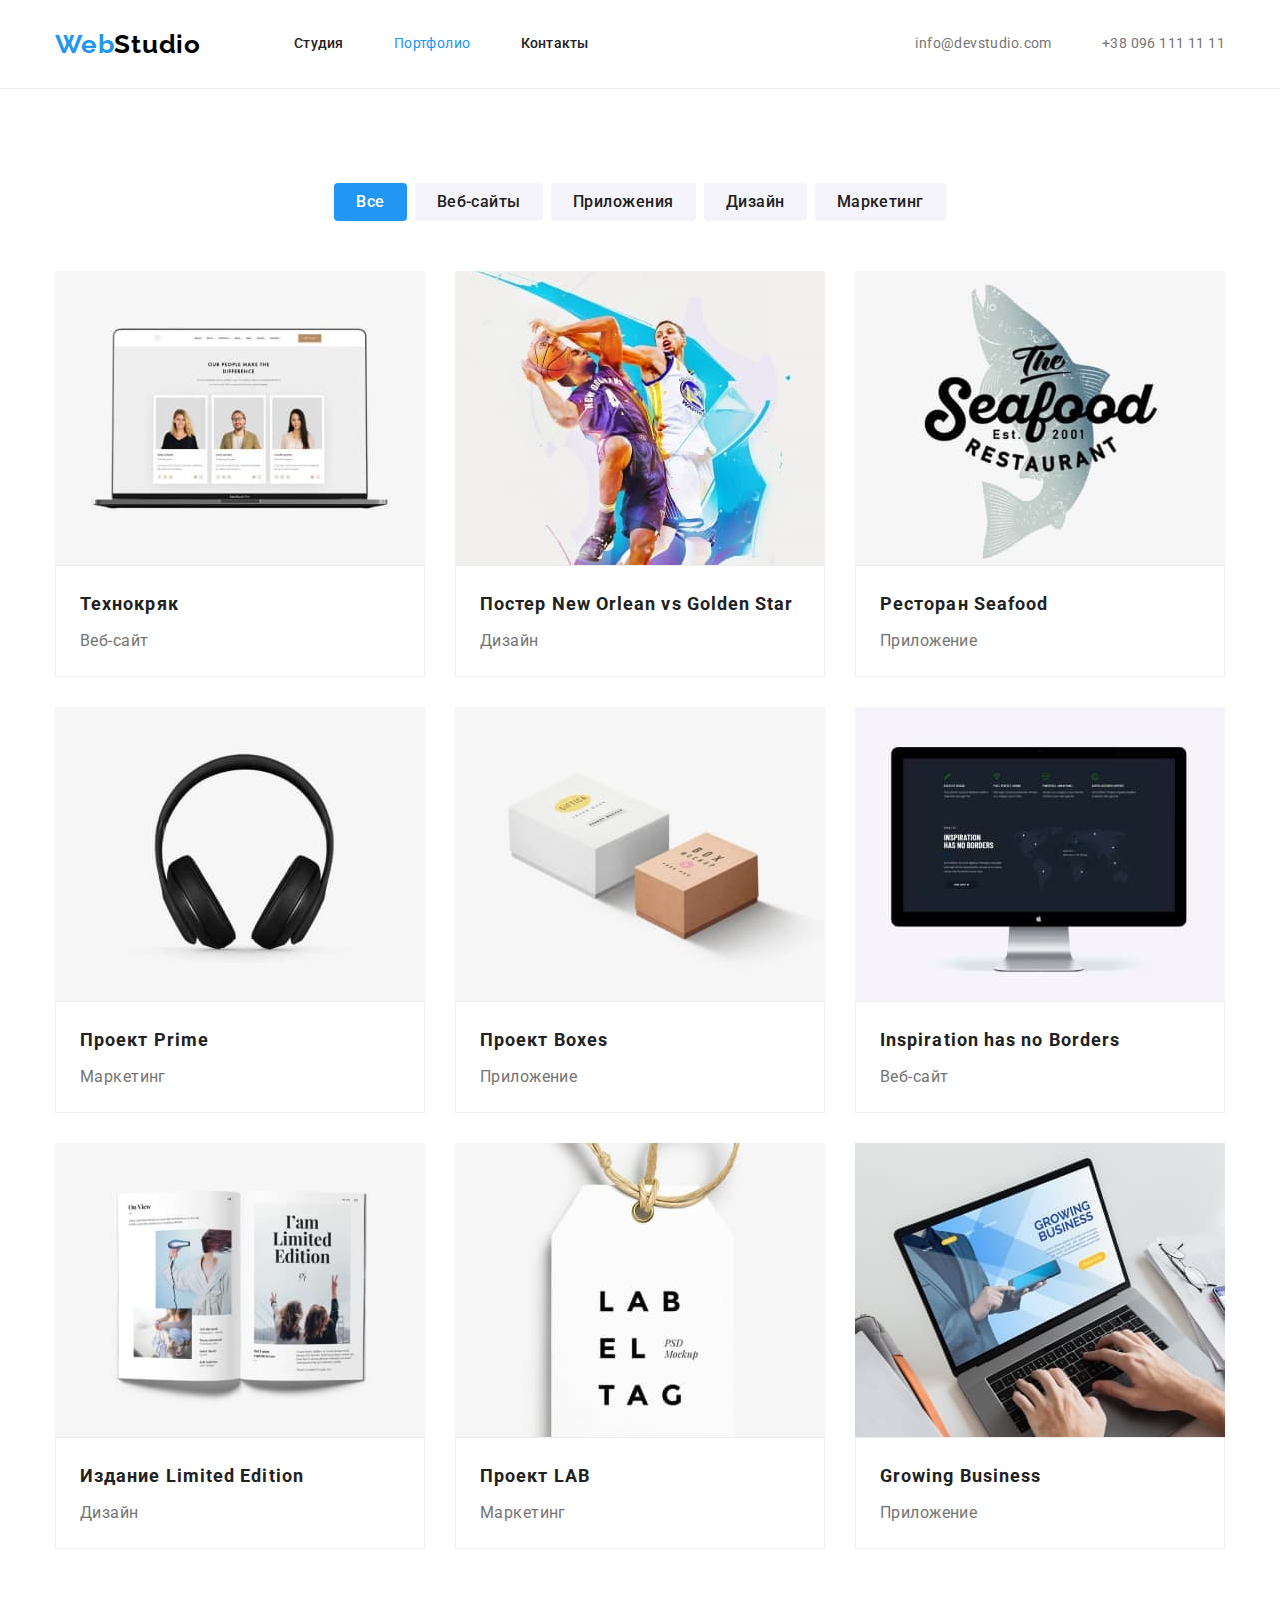
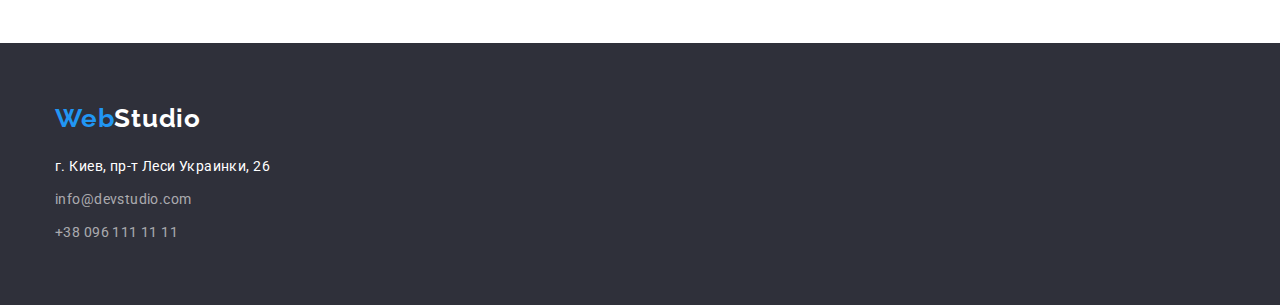
==== portfolio.html @ 969d3e9b "почала ставити свг" ====
<!DOCTYPE html>
<html lang="ru">
  <head>
    <meta charset="UTF-8" />
    <meta http-equiv="X-UA-Compatible" content="IE=edge" />
    <meta name="viewport" content="width=device-width, initial-scale=1.0" />
    <title>Портфолио</title>
    <link
      href="https://fonts.googleapis.com/css2?family=Raleway:wght@700&family=Roboto:wght@400;500;700;900&display=swap"
      rel="stylesheet"
    />
    <link
      rel="stylesheet"
      href="https://cdn.jsdelivr.net/npm/modern-normalize@1.1.0/modern-normalize.min.css"
    />
    <link rel="stylesheet" href="./css/style.css" />
  </head>
  <body>
    <!-- Хедер -->
    <header>
      <!-- Навігація -->
      <div class="container main-header">
        <nav class="navigation">
          <a href="./index.html" lang="en" class="logo"
            >Web<span class="logo-black">Studio</span></a
          >
          <ul class="site-nav">
            <li class="item-nav">
              <a href="./index.html" class="link">Студия</a>
            </li>

            <li class="item-nav">
              <a href="./portfolio.html" class="site-nav current">Портфолио</a>
            </li>

            <li class="item-nav"><a href="" class="link">Контакты</a></li>
          </ul>
        </nav>

        <!-- Контактна інформація -->

        <ul class="contact-info">
          <li class="item-contact">
            <a href="mailto:info@devstudio.com" class="link-contact">info@devstudio.com</a>
          </li>

          <li class="item-contact">
            <a href="tel:+380961111111" class="link-contact">+38 096 111 11 11</a>
          </li>
        </ul>
      </div>
    </header>

    <!-- Основний контент -->
    <main>
      <!-- Фільтр -->

      <section class="section">
        <div class="container">
          <h1 class="visually-hidden">Список проектов</h1>
          <ul class="filter">
            <li class="filter-item">
              <button type="button" class="button secondary current">Все</button>
            </li>
            <li class="filter-item">
              <button type="button" class="button secondary">Веб-сайты</button>
            </li>
            <li class="filter-item">
              <button type="button" class="button secondary">Приложения</button>
            </li>
            <li class="filter-item">
              <button type="button" class="button secondary">Дизайн</button>
            </li>
            <li class="filter-item">
              <button type="button" class="button secondary">Маркетинг</button>
            </li>
          </ul>

          <!-- Картотека проектів -->

          <ul class="card-set">
            <li class="item">
              <img
                src="./images/projects/technocryac.jpg"
                alt="люди на экране компьютера"
                width="370"
                height="294"
              />
              <div class="name-projects">
                <h2 class="subject">Технокряк</h2>
                <p class="name-project">Веб-сайт</p>
              </div>
            </li>

            <li class="item">
              <img
                src="./images/projects/neworlean.jpg"
                alt="двое мужчин играют в баскетбол"
                width="370"
                height="294"
              />
              <div class="name-projects">
                <h2 class="subject">Постер <span lang="en">New Orlean vs Golden Star</span></h2>
                <p class="name-project">Дизайн</p>
              </div>
            </li>

            <li class="item">
              <img
                src="./images/projects/seafood.jpg"
                alt="логотип ресторана Сифуд"
                width="370"
                height="294"
              />
              <div class="name-projects">
                <h2 class="subject">Ресторан <span lang="en">Seafood</span></h2>
                <p class="name-project">Приложение</p>
              </div>
            </li>

            <li class="item">
              <img
                src="./images/projects/prime.jpg"
                alt="черные наушники"
                width="370"
                height="294"
              />
              <div class="name-projects">
                <h2 class="subject">Проект <span lang="en">Prime</span></h2>
                <p class="name-project">Маркетинг</p>
              </div>
            </li>

            <li class="item">
              <img
                src="./images/projects/boxes.jpg"
                alt="белая и коричневая коробки"
                width="370"
                height="294"
              />
              <div class="name-projects">
                <h2 class="subject">Проект <span lang="en">Boxes</span></h2>
                <p class="name-project">Приложение</p>
              </div>
            </li>

            <li class="item">
              <img
                src="./images/projects/inspiration.jpg"
                alt="екран монитора с помеченной картой"
                width="370"
                height="294"
              />
              <div class="name-projects">
                <h2 lang="en" class="subject">Inspiration has no Borders</h2>
                <p class="name-project">Веб-сайт</p>
              </div>
            </li>

            <li class="item">
              <img
                src="./images/projects/limitededition.jpg"
                alt="открытая книга"
                width="370"
                height="294"
              />
              <div class="name-projects">
                <h2 class="subject">Издание <span lang="en">Limited Edition</span></h2>
                <p class="name-project">Дизайн</p>
              </div>
            </li>

            <li class="item">
              <img src="./images/projects/lab.jpg" alt="этикетка" width="370" height="294" />
              <div class="name-projects">
                <h2 class="subject">Проект <span lang="en">LAB</span></h2>
                <p class="name-project">Маркетинг</p>
              </div>
            </li>

            <li class="item">
              <img
                src="./images/projects/growing.jpg"
                alt="на мониторе компьютера открыта презентация проекта растущий бизнес"
                width="370"
                height="294"
              />
              <div class="name-projects">
                <h2 lang="en" class="subject">Growing Business</h2>
                <p class="name-project">Приложение</p>
              </div>
            </li>
          </ul>
        </div>
      </section>
    </main>

    <!-- Футер -->
    <footer class="footer basement">
      <div class="container">
        <a href="./index.html" lang="en" class="logo"> Web<span class="logo-white">Studio</span></a>
        <address>
          <ul class="end-page">
            <li class="address footer-entrance">г. Киев, пр-т Леси Украинки, 26</li>

            <li class="footer-entrance">
              <a href="mailto:info@devstudio.com" class="contact">info@devstudio.com</a>
            </li>

            <li>
              <a href="tel:+380961111111" class="contact">+38 096 111 11 11</a>
            </li>
          </ul>
        </address>
      </div>
    </footer>
  </body>
</html>
---- css/style.css ----
h1,
h2,
h3,
h4,
h5,
h6,
p {
  margin-top: 0;
  margin-bottom: 0;
}

ul,
ol {
  margin-top: 0;
  margin-bottom: 0;
  padding-left: 0;
  list-style: none;
}

img {
  display: block;
}

a {
  text-decoration: none;
}

/* Змінні */
:root {
  --primary-text-color: #757575;
  --title-text-color: #212121;
  --accent-color: #2196f3;
  --background-dark: #2f303a;
  --contrasting-color: #ffffff;
}

/* Боді */
body {
  background-color: var(--contrasting-color);
  color: var(--primary-text-color);
  font-family: Roboto, sans-serif;
  font-size: 14px;
  line-height: 1.71;
  letter-spacing: 0.03em;
}

.button {
  color: var(--contrasting-color);
  background-color: var(--accent-color);
  border: none;
  font-family: inherit;
  cursor: pointer;
  font-weight: 500;
  font-size: 16px;
  line-height: 1.62;
  letter-spacing: 0.03em;
  border-radius: 4px;
}

/* =====================Загальні стилі=============== */

/* ==================Навігація===================== */

header {
  border-bottom: 1px solid #ececec;
}

.container {
  width: 1200px;
  margin-left: auto;
  margin-right: auto;
  padding-left: 15px;
  padding-right: 15px;
}

.section {
  padding-bottom: 94px;
  padding-top: 94px;
}

.main-header,
.site-nav,
.navigation,
.item-nav {
  display: flex;
  align-items: center;
}

.logo {
  font-family: Raleway, sans-serif;
  color: var(--accent-color);
  font-weight: 700;
  font-size: 26px;
  line-height: 1.19;
  letter-spacing: 0.03em;
  margin-right: 93px;
}

.link,
.current {
  color: var(--title-text-color);
  padding: 32px 0;
  display: block;
}

.logo-black {
  color: #000000;
}

.logo-white {
  color: var(--contrasting-color);
}

.site-nav .item-nav:not(:last-child) {
  margin-right: 50px;
}

.site-nav .link {
  font-weight: 500;
  line-height: 1.14;
  letter-spacing: 0.02em;
}

.site-nav .link:hover,
.site-nav .link:focus {
  color: var(--accent-color);
}

.site-nav.current {
  color: var(--accent-color);
}

/* ===================/Навігація====================== */

/* ===================Контактна інформація=========== */

.contact-info {
  display: flex;
  margin-left: auto;
}

.contact-info .link-contact {
  color: var(--primary-text-color);
}

.contact-info .link-contact:hover,
.contact-info .link-contact:focus {
  color: var(--accent-color);
}

.contact-info .item-contact + .item-contact {
  margin-left: 50px;
}

.link-contact {
  padding: 32px 0;
}

/* ===================/Контактна інформація=========== */

.visually-hidden {
  position: absolute;
  width: 1px;
  height: 1px;
  padding: 0;
  margin: -1px;
  overflow: hidden;
  clip: rect(0, 0, 0, 0);
  white-space: nowrap;
  border: 0;
}

.address {
  color: var(--contrasting-color);
  font-style: normal;
}

.contact {
  color: rgba(255, 255, 255, 0.6);
  font-style: normal;
}

.contact:hover,
.contact:focus {
  color: var(--accent-color);
}

.footer {
  background-color: var(--background-dark);
}

.basement {
  padding-top: 60px;
  padding-bottom: 60px;
}

.end-page {
  margin-top: 20px;
}
.footer-entrance {
  margin-bottom: 9px;
}
/* =====================/Загальні стилі=============== */

/* =====================Студія======================== */

/* ====================Герой=========================== */
.hero {
  background-color: var(--background-dark);
  padding: 200px 0;
  background-image: linear-gradient(rgba(47, 48, 58, 0.4), rgba(47, 48, 58, 0.4)),
    url(../images/backgroundimage.jpg);
  background-color: #c4c4c4;
  max-width: 1600px;
  background-size: cover;
}

.container.major {
  text-align: center;
}

.hero-position {
  display: flex;
  justify-content: center;
}

.hero-title {
  color: var(--contrasting-color);
  font-weight: 900;
  font-size: 44px;
  line-height: 1.36;
  text-transform: uppercase;
  letter-spacing: 0.06em;
  width: 696px;
}

.maine {
  display: inline-block;
  padding: 10px 32px;
  font-weight: 700;
  font-size: 16px;
  line-height: 1.88;
  text-align: center;
  letter-spacing: 0.06em;
  box-shadow: 0px 4px 4px rgba(0, 0, 0, 0.15);
  margin-top: 30px;
}

.button.maine:hover,
.button.maine:focus {
  background-color: #188ce8;
}

/* ====================/Герой=========================== */

/* ====================Наши особенности================== */

.peculiarities {
  padding-bottom: 0;
}
.subtitle {
  color: var(--title-text-color);
  font-weight: 700;
  line-height: 1.14;
  letter-spacing: 0.03em;
  text-transform: uppercase;
  margin-bottom: 10px;
}

.benefits {
  display: flex;
}

.benefits-item {
  min-width: 270px;
}

.benefits .benefits-item:not(:last-child) {
  margin-right: 30px;
}

.benefits-icon {
  width: 270px;
  height: 120px;
  background-color: #f5f4fa;
}

/* =======================/Наши особенности==================== */

/* ========================Чем мы занимаемся==================== */

.title {
  color: var(--title-text-color);
  font-weight: 700;
  font-size: 36px;
  line-height: 1.17;
  text-align: center;
  letter-spacing: 0.03em;
  margin-bottom: 50px;
}

.services {
  display: flex;
}

.services .services-item:not(:last-child) {
  margin-right: 30px;
}

/* ========================/Чем мы занимаемся==================== */

/* ======================== Наша команда ========================*/

.team {
  background-color: #f5f4fa;
}
.employee-list {
  display: flex;
  flex-wrap: wrap;
  gap: 30px;
}

.employee-card {
  flex-basis: calc(100%-90px / 4);
  box-shadow: 0px 1px 3px rgba(0, 0, 0, 0.12), 0px 1px 1px rgba(0, 0, 0, 0.14),
    0px 2px 1px rgba(0, 0, 0, 0.2);
  border-radius: 0px 0px 4px 4px;
  width: 270px;
  background-color: var(--contrasting-color);
}

.employee-info {
  padding: 30px 0;
}

.caption-team {
  font-weight: 500;
  font-size: 16px;
  line-height: 1.19;
  letter-spacing: 0.03em;
  color: var(--title-text-color);
  text-align: center;
  margin-bottom: 10px;
}

.text {
  font-size: 16px;
  line-height: 1.19;
  padding-bottom: 30px;
  text-align: center;
}

.social-list {
  display: flex;
  justify-content: center;
  gap: 10px;
}

.social-list-link {
  display: flex;
  justify-content: center;
  align-items: center;
  width: 44px;
  height: 44px;
  border-radius: 50%;
  background-color: #ffffff;
}

.social-list-link:hover,
.social-list-link:focus {
  background-color: var(--contrasting-color);
}

.socail-list-icon {
  fill: #afb1b8;
}

.social-list-link:hover .socail-list-icon,
.social-list-link:focus .socail-list-icon {
  background-color: var(--accent-color);
}

/* =========================Постоянные клиенты================= */
.clients-list {
  display: flex;
  justify-content: center;
  align-items: center;
  gap: 30px;
}

.clients-item {
  display: flex;
  justify-content: center;
  align-items: center;
  border: 1px solid #afb1b8;
  width: 170px;
  height: 92px;
}

.clients-list .clients-item:hover,
.clients-list .clients-item:focus {
  border-color: var(--accent-color);
}

.clients-icon {
  fill: #afb1b8;
}

.clients-icon:hover,
.clients-icon:focus {
  fill: var(--accent-color);
}
/*  ======================/Студія============================ */

/* ======================Портфоліо=========================== */
/* =======================Фильтр============================== */

.button.secondary {
  display: inline-block;
  padding: 6px 22px;
  color: #212121;
  background-color: #f5f4fa;
}

.button.secondary:hover,
.button.secondary:focus {
  color: var(--contrasting-color);
  background-color: var(--accent-color);
}

.button.secondary.current {
  background-color: var(--accent-color);
  color: var(--contrasting-color);
}

.filter {
  display: flex;
  justify-content: center;
  margin-bottom: 50px;
}

.filter .filter-item:not(:last-child) {
  margin-right: 8px;
}

/* =======================/Фильтр============================== */

/* =======================Картотека проектов====================== */
.subject {
  font-weight: 700;
  font-size: 18px;
  line-height: 2;
  letter-spacing: 0.06em;
  color: var(--title-text-color);
  margin-bottom: 4px;
}

.name-projects {
  font-size: 16px;
  line-height: 1.88;
  padding-top: 20px;
  padding-bottom: 20px;
  padding-left: 24px;
  padding-right: 24px;
  border: 1px solid #eeeeee;
}

.card-set {
  display: flex;
  flex-wrap: wrap;
  column-gap: 30px;
  row-gap: 30px;
}

.item {
  width: 370px;
  flex-basis: calc(100%-60px / 3);
}

.item:hover,
.item:focus {
  box-shadow: 0px 1px 1px rgba(0, 0, 0, 0.12), 0px 4px 4px rgba(0, 0, 0, 0.06),
    1px 4px 6px rgba(0, 0, 0, 0.16);
}

/* =======================/Картотека проектов====================== */
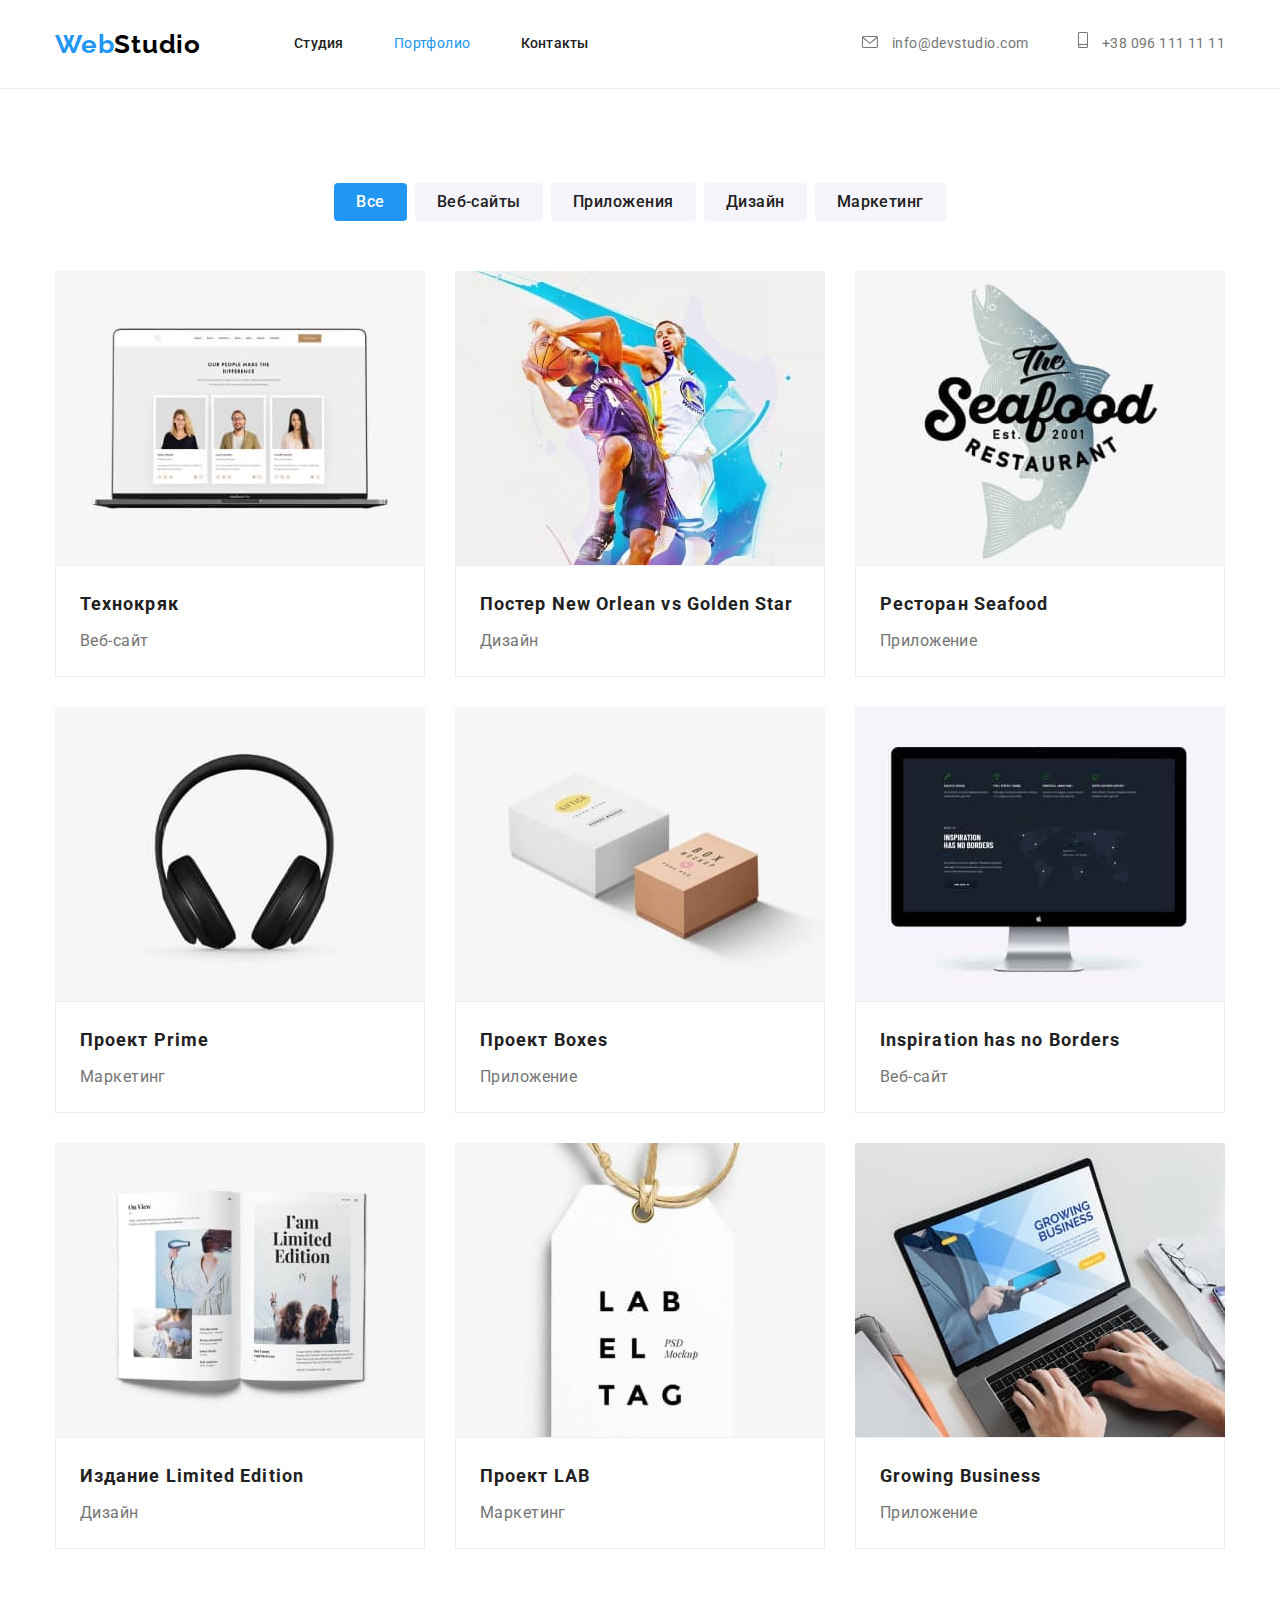
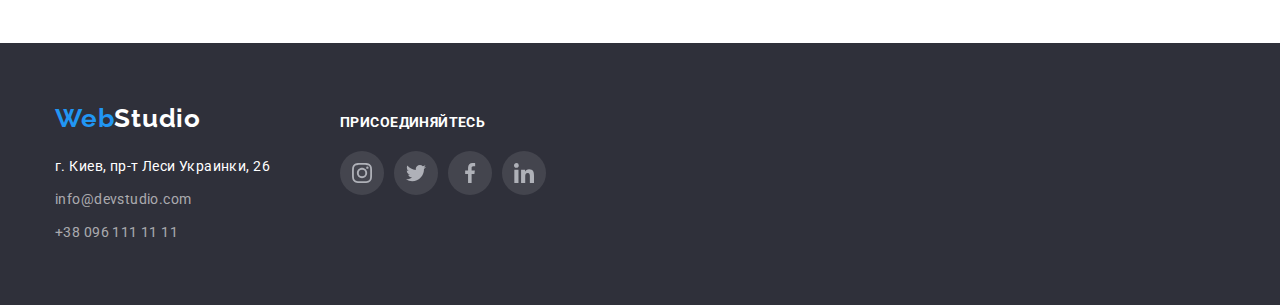
==== commit cb654e1d: "внесла svg" ====
--- a/portfolio.html
+++ b/portfolio.html
@@ -41,11 +41,21 @@
 
         <ul class="contact-info">
           <li class="item-contact">
-            <a href="mailto:info@devstudio.com" class="link-contact">info@devstudio.com</a>
+            <a href="mailto:info@devstudio.com" class="link-contact">
+              <svg class="contact-mail">
+                <use href="./images/icons.svg#mail"></use>
+              </svg>
+              info@devstudio.com</a
+            >
           </li>
 
           <li class="item-contact">
-            <a href="tel:+380961111111" class="link-contact">+38 096 111 11 11</a>
+            <a href="tel:+380961111111" class="link-contact">
+              <svg class="contact-phone">
+                <use href="./images/icons.svg#smartphone"></use>
+              </svg>
+              +38 096 111 11 11</a
+            >
           </li>
         </ul>
       </div>
@@ -197,21 +207,58 @@
 
     <!-- Футер -->
     <footer class="footer basement">
-      <div class="container">
-        <a href="./index.html" lang="en" class="logo"> Web<span class="logo-white">Studio</span></a>
-        <address>
-          <ul class="end-page">
-            <li class="address footer-entrance">г. Киев, пр-т Леси Украинки, 26</li>
-
-            <li class="footer-entrance">
-              <a href="mailto:info@devstudio.com" class="contact">info@devstudio.com</a>
-            </li>
-
-            <li>
-              <a href="tel:+380961111111" class="contact">+38 096 111 11 11</a>
-            </li>
-          </ul>
-        </address>
+      <div class="container cellar">
+        <div class="company-address">
+          <a href="./index.html" lang="en" class="logo footer">
+            Web<span class="logo-white footer">Studio</span></a
+          >
+          <address>
+            <ul class="end-page">
+              <li class="address footer-entrance">г. Киев, пр-т Леси Украинки, 26</li>
+
+              <li class="footer-entrance">
+                <a href="mailto:info@devstudio.com" class="contact">info@devstudio.com</a>
+              </li>
+
+              <li>
+                <a href="tel:+380961111111" class="contact">+38 096 111 11 11</a>
+              </li>
+            </ul>
+          </address>
+        </div>
+        <div>
+          <p class="subtitle-invitation">присоединяйтесь</p>
+          <ul class="social-list">
+            <li class="social-list-item">
+              <a href="" class="social-list-link-footer">
+                <svg class="socail-list-icon" width="20" height="20">
+                  <use href="./images/icons.svg#instagram"></use>
+                </svg>
+              </a>
+            </li>
+            <li class="social-list-item">
+              <a href="" class="social-list-link-footer">
+                <svg class="socail-list-icon" width="20" height="20">
+                  <use href="./images/icons.svg#twitter"></use>
+                </svg>
+              </a>
+            </li>
+            <li class="social-list-item">
+              <a href="" class="social-list-link-footer">
+                <svg class="socail-list-icon" width="20" height="20">
+                  <use href="./images/icons.svg#facebook"></use>
+                </svg>
+              </a>
+            </li>
+            <li class="social-list-item">
+              <a href="" class="social-list-link-footer">
+                <svg class="socail-list-icon" width="20" height="20">
+                  <use href="./images/icons.svg#linkedin"></use>
+                </svg>
+              </a>
+            </li>
+          </ul>
+        </div>
       </div>
     </footer>
   </body>
--- a/css/style.css
+++ b/css/style.css
@@ -32,6 +32,8 @@
   --accent-color: #2196f3;
   --background-dark: #2f303a;
   --contrasting-color: #ffffff;
+  --svg-color: #afb1b8;
+  --background-secondary-color: #f5f4fa;
 }
 
 /* Боді */
@@ -156,8 +158,33 @@
   padding: 32px 0;
 }
 
+.contact-mail {
+  width: 16px;
+  height: 12px;
+  fill: #757575;
+  margin-right: 10px;
+}
+
+.contact-phone {
+  width: 10px;
+  height: 16px;
+  fill: #757575;
+  margin-right: 10px;
+}
+
+.contact-mail:hover,
+.contact-mail:focus {
+  fill: var(--accent-color);
+}
+
+.contact-phone:hover,
+.contact-phone:focus {
+  fill: var(--accent-color);
+}
+
 /* ===================/Контактна інформація=========== */
 
+/* ===================Footer============================ */
 .visually-hidden {
   position: absolute;
   width: 1px;
@@ -173,6 +200,7 @@
 .address {
   color: var(--contrasting-color);
   font-style: normal;
+  margin-right: 70px;
 }
 
 .contact {
@@ -200,18 +228,47 @@
 .footer-entrance {
   margin-bottom: 9px;
 }
+
+.subtitle-invitation {
+  color: var(--contrasting-color);
+  font-weight: 700;
+  line-height: 1.14;
+  letter-spacing: 0.03em;
+  text-transform: uppercase;
+  margin-bottom: 20px;
+  margin-top: 12px;
+}
+
+.cellar {
+  display: flex;
+}
+
+.social-list-link-footer {
+  display: flex;
+  justify-content: center;
+  align-items: center;
+  width: 44px;
+  height: 44px;
+  border-radius: 50%;
+  background-color: rgba(255, 255, 255, 0.1);
+}
+
+.social-list-link-footer:hover,
+.social-list-link-footer:focus {
+  background-color: var(--accent-color);
+}
+/* ===================/Footer============================ */
+
 /* =====================/Загальні стилі=============== */
 
 /* =====================Студія======================== */
 
 /* ====================Герой=========================== */
 .hero {
-  background-color: var(--background-dark);
   padding: 200px 0;
   background-image: linear-gradient(rgba(47, 48, 58, 0.4), rgba(47, 48, 58, 0.4)),
     url(../images/backgroundimage.jpg);
   background-color: #c4c4c4;
-  max-width: 1600px;
   background-size: cover;
 }
 
@@ -265,6 +322,7 @@
   letter-spacing: 0.03em;
   text-transform: uppercase;
   margin-bottom: 10px;
+  margin-top: 30px;
 }
 
 .benefits {
@@ -282,7 +340,8 @@
 .benefits-icon {
   width: 270px;
   height: 120px;
-  background-color: #f5f4fa;
+  background-color: var(--background-secondary-color);
+  padding: 25px 100px;
 }
 
 /* =======================/Наши особенности==================== */
@@ -312,8 +371,9 @@
 /* ======================== Наша команда ========================*/
 
 .team {
-  background-color: #f5f4fa;
-}
+  background-color: var(--background-secondary-color);
+}
+
 .employee-list {
   display: flex;
   flex-wrap: wrap;
@@ -363,21 +423,26 @@
   width: 44px;
   height: 44px;
   border-radius: 50%;
-  background-color: #ffffff;
-}
+  background-color: var(--contrasting-color);
+}
+
+/* .social-list-link:hover,
+.social-list-link:focus {
+  background-color: var(--contrasting-color);
+} */
 
 .social-list-link:hover,
 .social-list-link:focus {
-  background-color: var(--contrasting-color);
+  background-color: var(--accent-color);
 }
 
 .socail-list-icon {
-  fill: #afb1b8;
-}
-
-.social-list-link:hover .socail-list-icon,
-.social-list-link:focus .socail-list-icon {
-  background-color: var(--accent-color);
+  fill: var(--svg-color);
+}
+
+.socail-list-icon:hover,
+.socail-list-icon:focus {
+  fill: var(--contrasting-color);
 }
 
 /* =========================Постоянные клиенты================= */
@@ -386,13 +451,14 @@
   justify-content: center;
   align-items: center;
   gap: 30px;
+  flex-wrap: wrap;
 }
 
 .clients-item {
   display: flex;
   justify-content: center;
   align-items: center;
-  border: 1px solid #afb1b8;
+  border: 1px solid var(--svg-color);
   width: 170px;
   height: 92px;
 }
@@ -403,7 +469,7 @@
 }
 
 .clients-icon {
-  fill: #afb1b8;
+  fill: var(--svg-color);
 }
 
 .clients-icon:hover,
